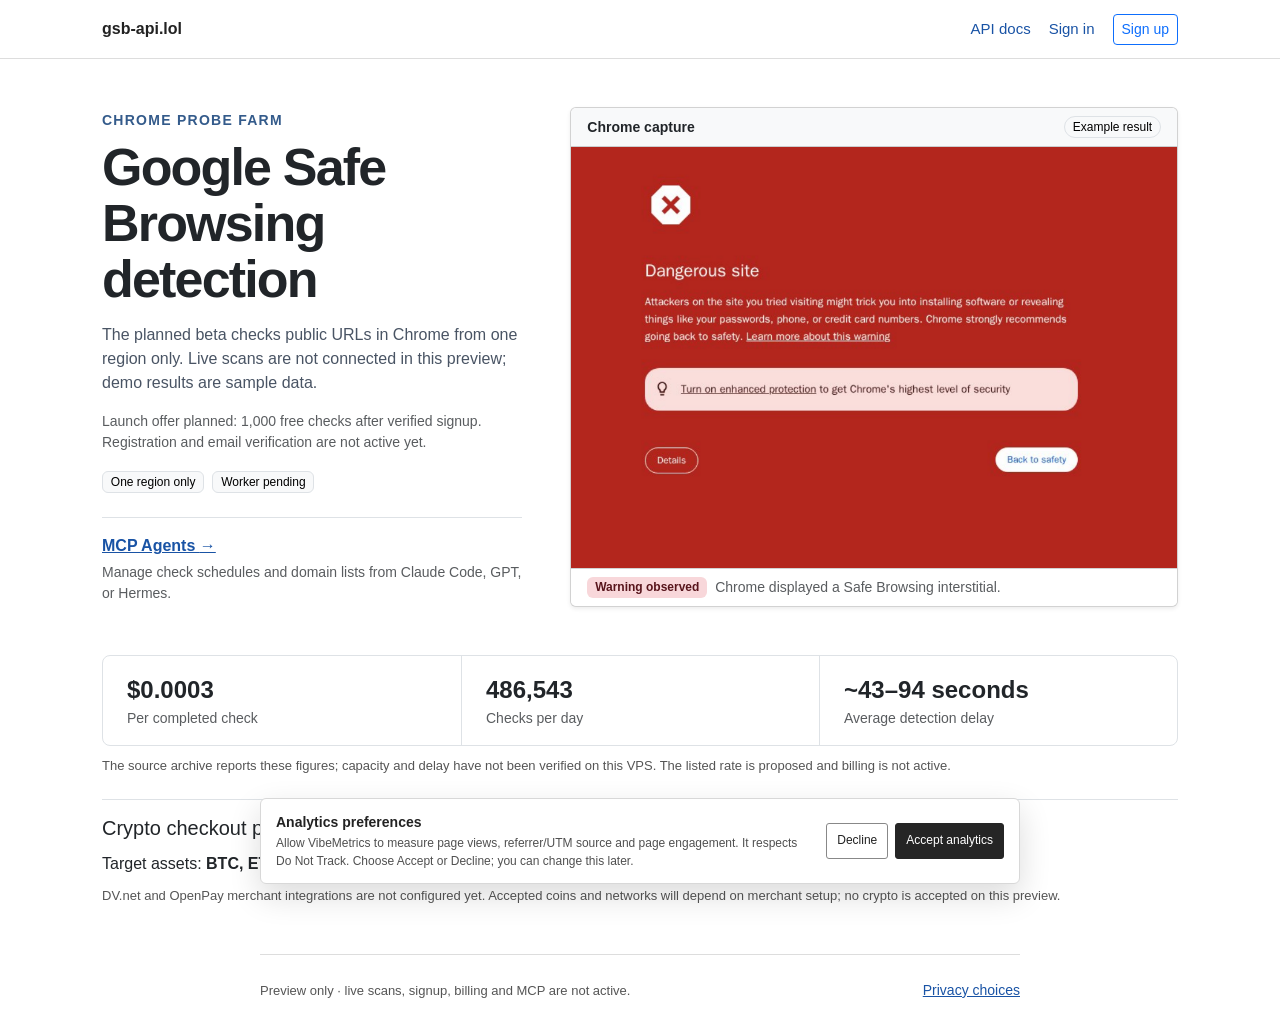
==== index.html @ 1abadab9 "Initial commit: gsb-api.lol site" ====
<!doctype html>
<html lang="en">
<head>
  <meta charset="utf-8">
  <meta name="viewport" content="width=device-width, initial-scale=1">
  <meta name="description" content="Preview of one-region Chrome Safe Browsing checks. Live scanning, verified signup and billing are not active yet.">
  <title>gsb-api.lol · Google Safe Browsing detection</title>
  <link rel="stylesheet" href="/bootstrap.min.css">
  <link rel="stylesheet" href="/style.css?v=archive-base-2">
  <link rel="stylesheet" href="/consent.css">
</head>
<body class="home-page">
  <header class="site-header">
    <div class="container header-row">
      <a class="brand" href="/">gsb-api.lol</a>
      <nav class="align-items-center" aria-label="Main navigation">
        <a href="/account/#api">API docs</a>
        <a href="/account/#sign-in">Sign in</a>
        <a class="btn btn-outline-primary btn-sm" href="/account/#signup">Sign up</a>
      </nav>
    </div>
  </header>

  <main class="container py-4 py-lg-5">
    <div class="row align-items-center g-4 g-lg-5">
      <section class="col-lg-5" aria-labelledby="home-title">
        <p class="farm-label small fw-semibold text-uppercase mb-2">Chrome probe farm</p>
        <h1 id="home-title" class="farm-title mb-3">Google Safe Browsing detection</h1>
        <p class="farm-description mb-3">The planned beta checks public URLs in Chrome from one region only. Live scans are not connected in this preview; demo results are sample data.</p>
        <p class="small text-body-secondary mb-3">Launch offer planned: 1,000 free checks after verified signup. Registration and email verification are not active yet.</p>
        <ul class="list-unstyled d-flex flex-wrap gap-2 mb-0" aria-label="Probe status">
          <li><span class="badge text-bg-light border fw-normal">One region only</span></li>
          <li><span class="badge text-bg-light border fw-normal">Worker pending</span></li>
        </ul>
        <div class="border-top mt-4 pt-3">
          <a class="fw-semibold" href="/account/#mcp-agents">MCP Agents <span aria-hidden="true">→</span></a>
          <p class="small text-body-secondary mt-1 mb-0">Manage check schedules and domain lists from Claude Code, GPT, or Hermes.</p>
        </div>
      </section>

      <div class="col-lg-7">
        <figure class="card capture-card shadow-sm overflow-hidden mb-0">
          <div class="card-header bg-body-tertiary d-flex align-items-center justify-content-between gap-2 py-2 px-3">
            <span class="small fw-semibold">Chrome capture</span>
            <span class="badge rounded-pill text-bg-light border fw-normal">Example result</span>
          </div>
          <img class="capture-image img-fluid w-100" src="/chrome-warning.png" width="1050" height="729" alt="Google Chrome’s red Safe Browsing warning screen with the heading Dangerous site.">
          <figcaption class="card-footer bg-white d-flex align-items-center flex-wrap gap-2 py-2 px-3">
            <span class="badge text-danger-emphasis bg-danger-subtle fw-semibold">Warning observed</span>
            <span class="small text-body-secondary">Chrome displayed a Safe Browsing interstitial.</span>
          </figcaption>
        </figure>
      </div>
    </div>

    <dl class="row row-cols-1 row-cols-sm-3 g-0 rounded-3 border mt-4 mt-lg-5 mb-0 overflow-hidden farm-metrics">
      <div class="col px-3 px-md-4 py-3 d-flex flex-column-reverse">
        <dt class="small fw-normal text-body-secondary">Per completed check</dt>
        <dd class="fs-4 fw-semibold mb-0">$0.0003</dd>
      </div>
      <div class="col px-3 px-md-4 py-3 d-flex flex-column-reverse">
        <dt class="small fw-normal text-body-secondary">Checks per day</dt>
        <dd class="fs-4 fw-semibold mb-0">486,543</dd>
      </div>
      <div class="col px-3 px-md-4 py-3 d-flex flex-column-reverse">
        <dt class="small fw-normal text-body-secondary">Average detection delay</dt>
        <dd class="fs-4 fw-semibold mb-0">~43–94 seconds</dd>
      </div>
    </dl>
    <p class="note">The source archive reports these figures; capacity and delay have not been verified on this VPS. The listed rate is proposed and billing is not active.</p>
    <section class="docs border-top mt-4 pt-3" id="crypto" aria-labelledby="crypto-title">
      <h2 id="crypto-title">Crypto checkout planned</h2>
      <p class="mb-1">Target assets: <strong>BTC, ETH, USDT and USDC</strong>.</p>
      <p class="note">DV.net and OpenPay merchant integrations are not configured yet. Accepted coins and networks will depend on merchant setup; no crypto is accepted on this preview.</p>
    </section>
  </main>
  <footer class="wrap site-footer"><span>Preview only · live scans, signup, billing and MCP are not active.</span><button class="vm-privacy" type="button" data-vm-preferences>Privacy choices</button></footer>
  <aside class="vm-consent" data-vm-consent hidden role="region" aria-labelledby="vm-consent-title" aria-describedby="vm-consent-copy">
    <div class="vm-consent-copy"><strong id="vm-consent-title">Analytics preferences</strong><p id="vm-consent-copy">Allow VibeMetrics to measure page views, referrer/UTM source and page engagement. It respects Do Not Track. Choose Accept or Decline; you can change this later.</p></div>
    <div class="vm-consent-actions"><button type="button" data-vm-decline>Decline</button><button type="button" data-vm-accept>Accept analytics</button></div>
  </aside>
  <script src="/consent.js" defer></script>
<script defer src="https://vibemetrics.click/tracker.js" data-site-id="gsb-api-lol" data-site-key="4x2o7P07lM3F9VxJ54LOstnJhL8wkKD6pwS2kFKtc3I"></script>
</body>
</html>
---- style.css ----
:root {
  font: 16px/1.5 Arial, Helvetica, sans-serif;
  color: #222;
  background: #fff;
}

* { box-sizing: border-box; }
[hidden] { display: none !important; }
body { margin: 0; }
a { color: #1953a5; }
a:hover { text-decoration: underline; }
:focus-visible { outline: 2px solid #1953a5; outline-offset: 3px; }

.wrap { width: min(760px, calc(100% - 40px)); margin-inline: auto; }
.site-header { border-bottom: 1px solid #ddd; }
.header-row { min-height: 58px; display: flex; align-items: center; justify-content: space-between; gap: 16px; }
.brand { color: #222; font-weight: 700; text-decoration: none; }
nav { display: flex; gap: 18px; font-size: .9375rem; }
nav a { text-decoration: none; }
nav [aria-current="page"] { color: #222; font-weight: 700; }

.account { padding-block: 32px 44px; }
h1 { margin: 0 0 20px; font-size: 2rem; line-height: 1.18; }
h2 { margin: 0 0 12px; font-size: 1.25rem; }

.metrics { display: grid; grid-template-columns: 1fr 1fr 1.15fr; gap: 20px; margin: 22px 0 0; }
.metrics div { display: flex; flex-direction: column-reverse; }
.metrics dt { font-size: .875rem; color: #505050; }
.metrics dd { margin: 0; font-size: 1.5rem; font-weight: 700; }
.note { margin: 10px 0 0; color: #555; font-size: .8125rem; }

.account p { margin-top: 0; }
.account-row { display: flex; justify-content: space-between; align-items: center; gap: 12px; }
.account-row p { margin: 0; }
.account-metrics { border-block: 1px solid #ddd; padding-block: 16px; margin: 16px 0 22px; }
.field-row { display: flex; gap: 8px; max-width: 540px; }
label { display: block; margin: 0 0 6px; font-size: .9375rem; }
input, select, button { font: inherit; border: 1px solid #aaa; border-radius: 3px; min-height: 39px; }
input, select { padding: 7px 9px; color: inherit; background: #fff; }
input { width: 100%; min-width: 0; }
button { padding: 7px 13px; cursor: pointer; color: #fff; background: #252525; border-color: #252525; white-space: nowrap; }
button:hover { background: #444; }
button:disabled { opacity: .6; cursor: wait; }
button.secondary { background: #fff; color: #222; border-color: #aaa; }
button.secondary:hover { background: #f4f4f4; }
#demo-options { margin-top: 12px; }
#check-status { margin: 14px 0 0; font-weight: 700; }
details { margin-top: 10px; }
summary { cursor: pointer; color: #1953a5; }
.docs { margin-top: 34px; padding-top: 20px; border-top: 1px solid #ddd; }
.docs ul { padding-left: 22px; }
pre { margin: 12px 0; padding: 12px; background: #f5f5f5; overflow: auto; font-size: .875rem; }

@media (max-width: 560px) {
  .wrap { width: calc(100% - 32px); }
  .account { padding-top: 24px; }
  h1 { font-size: 1.625rem; margin-bottom: 16px; }
  .metrics { gap: 10px; }
  .metrics dd { font-size: 1.125rem; }
  .metrics dt { font-size: .8125rem; }
}

textarea { width: 100%; max-width: 540px; display: block; padding: 8px 9px; border: 1px solid #aaa; border-radius: 3px; font: inherit; resize: vertical; }
.actions { display: flex; flex-wrap: wrap; gap: 8px; margin-top: 10px; }
.check-label { display: flex; align-items: center; gap: 8px; margin-bottom: 10px; }
.check-label input { width: auto; min-height: auto; margin: 0; }
.interval-input { max-width: 110px; }
.setting-input { display: block; max-width: 540px; margin-bottom: 12px; }

.home-page { font-family: Arial, Helvetica, sans-serif; }
.home-page .container { max-width: 1100px; }
.farm-label { color: #345b8b; letter-spacing: .09em; }
.farm-title { font-size: clamp(2rem, 5.1vw, 3.25rem); line-height: 1.08; letter-spacing: -.035em; font-weight: 700; }
.farm-description { max-width: 34rem; color: #495464; }
.capture-image { display: block; }
.farm-metrics > div + div { border-top: 1px solid var(--bs-border-color); }

@media (min-width: 576px) {
  .farm-metrics > div + div { border-top: 0; border-left: 1px solid var(--bs-border-color); }
}
---- consent.css ----
.vm-consent{position:fixed;z-index:1000;left:50%;bottom:16px;transform:translateX(-50%);width:min(760px,calc(100% - 28px));display:flex;align-items:center;justify-content:space-between;gap:18px;padding:13px 15px;background:#fff;border:1px solid #d8d8d8;border-radius:6px;box-shadow:0 12px 32px rgba(0,0,0,.14);font:14px/1.45 Arial,Helvetica,sans-serif;color:#222}.vm-consent-copy{min-width:0}.vm-consent-copy strong{font-size:14px}.vm-consent-copy p{margin:3px 0 0;color:#505050;font-size:12px}.vm-consent-actions{display:flex;gap:7px;flex:none}.vm-consent-actions button{min-height:36px;padding:6px 10px;font:inherit;font-size:12px;border:1px solid #888;border-radius:3px;background:#fff;color:#222;cursor:pointer}.vm-consent-actions button[data-vm-accept]{background:#252525;border-color:#252525;color:#fff}.vm-consent-actions button:hover{filter:brightness(.93)}.vm-privacy{font:inherit;font-size:.875rem;border:0;background:transparent;color:#1953a5;text-decoration:underline;cursor:pointer;padding:0}.site-footer{padding-block:16px 24px;border-top:1px solid #ddd;display:flex;justify-content:space-between;gap:16px;align-items:center;color:#555;font-size:.8125rem}.signup-note{margin-top:24px;padding:16px;border:1px solid #ddd;border-radius:4px;background:#fafafa}.signup-note p{margin-bottom:10px}.signup-note button{font:inherit;padding:7px 12px;border:1px solid #252525;border-radius:3px;background:#252525;color:#fff;cursor:pointer}
@media(max-width:600px){.vm-consent{bottom:8px;align-items:stretch;flex-direction:column;gap:10px;padding:12px}.vm-consent-actions{display:grid;grid-template-columns:1fr 1fr}.site-footer{align-items:flex-start;flex-direction:column;gap:8px}}
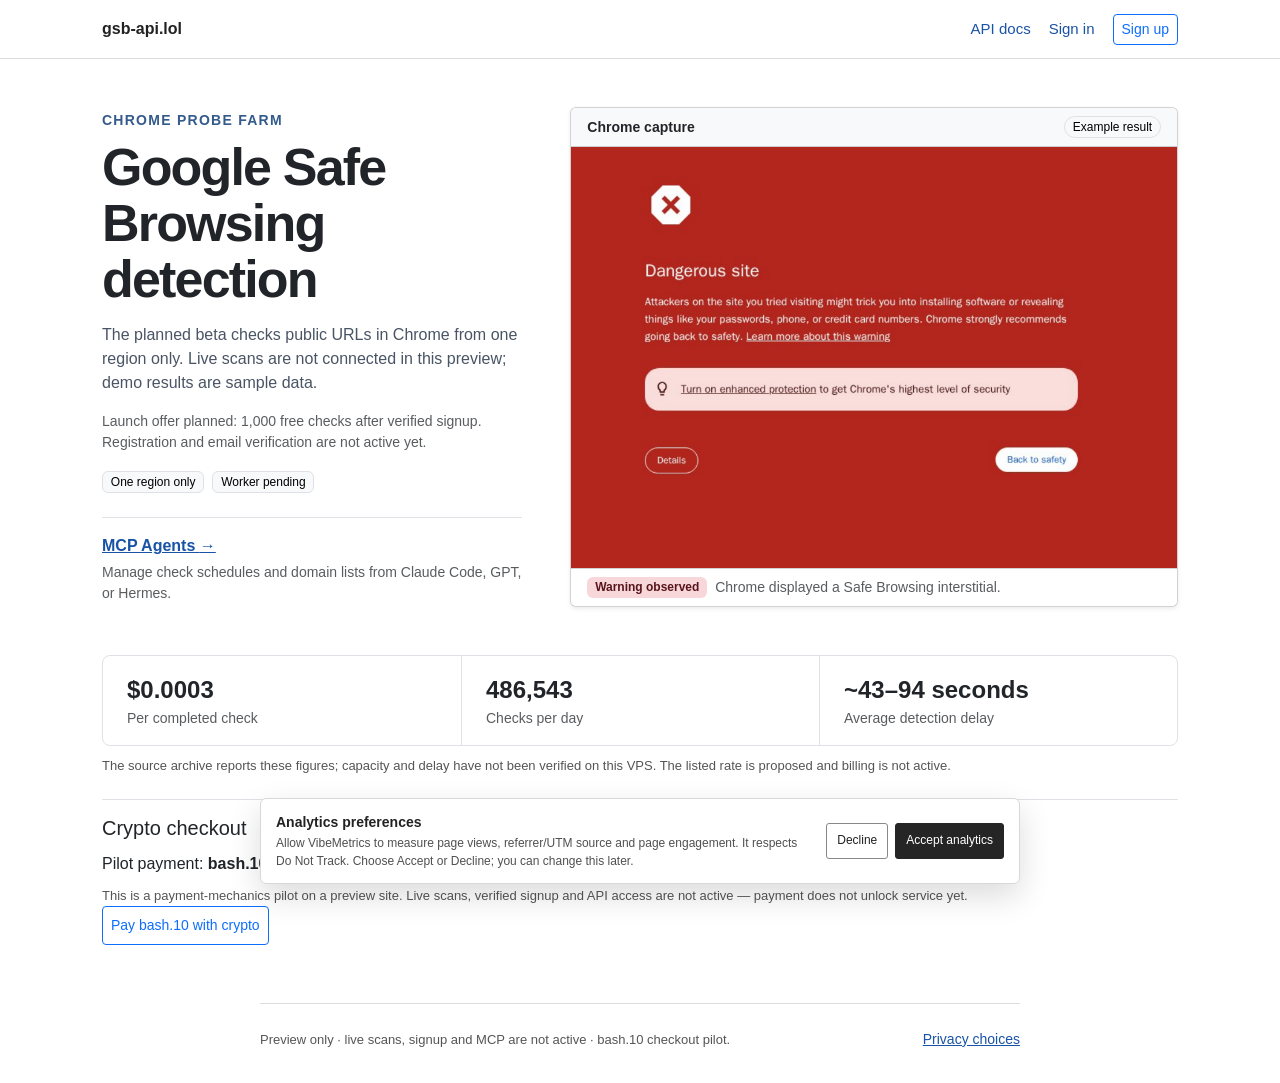
==== commit 14b67223: "Add OpenPay crypto checkout pilot" ====
--- a/index.html
+++ b/index.html
@@ -3,7 +3,7 @@
 <head>
   <meta charset="utf-8">
   <meta name="viewport" content="width=device-width, initial-scale=1">
-  <meta name="description" content="Preview of one-region Chrome Safe Browsing checks. Live scanning, verified signup and billing are not active yet.">
+  <meta name="description" content="Preview of one-region Chrome Safe Browsing checks. Live scanning and verified signup are not active; crypto checkout is a bash.10 pilot.">
   <title>gsb-api.lol · Google Safe Browsing detection</title>
   <link rel="stylesheet" href="/bootstrap.min.css">
   <link rel="stylesheet" href="/style.css?v=archive-base-2">
@@ -69,12 +69,14 @@
     </dl>
     <p class="note">The source archive reports these figures; capacity and delay have not been verified on this VPS. The listed rate is proposed and billing is not active.</p>
     <section class="docs border-top mt-4 pt-3" id="crypto" aria-labelledby="crypto-title">
-      <h2 id="crypto-title">Crypto checkout planned</h2>
-      <p class="mb-1">Target assets: <strong>BTC, ETH, USDT and USDC</strong>.</p>
-      <p class="note">DV.net and OpenPay merchant integrations are not configured yet. Accepted coins and networks will depend on merchant setup; no crypto is accepted on this preview.</p>
+      <h2 id="crypto-title">Crypto checkout</h2>
+      <p class="mb-1">Pilot payment: <strong>bash.10</strong> via OpenPay / DV.net. Available coins and networks are shown on the payment page.</p>
+      <p class="note">This is a payment-mechanics pilot on a preview site. Live scans, verified signup and API access are not active — payment does not unlock service yet.</p>
+      <button class="btn btn-outline-primary btn-sm" type="button" id="checkout-btn">Pay bash.10 with crypto</button>
+      <p class="note" id="checkout-status" role="status" aria-live="polite"></p>
     </section>
   </main>
-  <footer class="wrap site-footer"><span>Preview only · live scans, signup, billing and MCP are not active.</span><button class="vm-privacy" type="button" data-vm-preferences>Privacy choices</button></footer>
+  <footer class="wrap site-footer"><span>Preview only · live scans, signup and MCP are not active · bash.10 checkout pilot.</span><button class="vm-privacy" type="button" data-vm-preferences>Privacy choices</button></footer>
   <aside class="vm-consent" data-vm-consent hidden role="region" aria-labelledby="vm-consent-title" aria-describedby="vm-consent-copy">
     <div class="vm-consent-copy"><strong id="vm-consent-title">Analytics preferences</strong><p id="vm-consent-copy">Allow VibeMetrics to measure page views, referrer/UTM source and page engagement. It respects Do Not Track. Choose Accept or Decline; you can change this later.</p></div>
     <div class="vm-consent-actions"><button type="button" data-vm-decline>Decline</button><button type="button" data-vm-accept>Accept analytics</button></div>
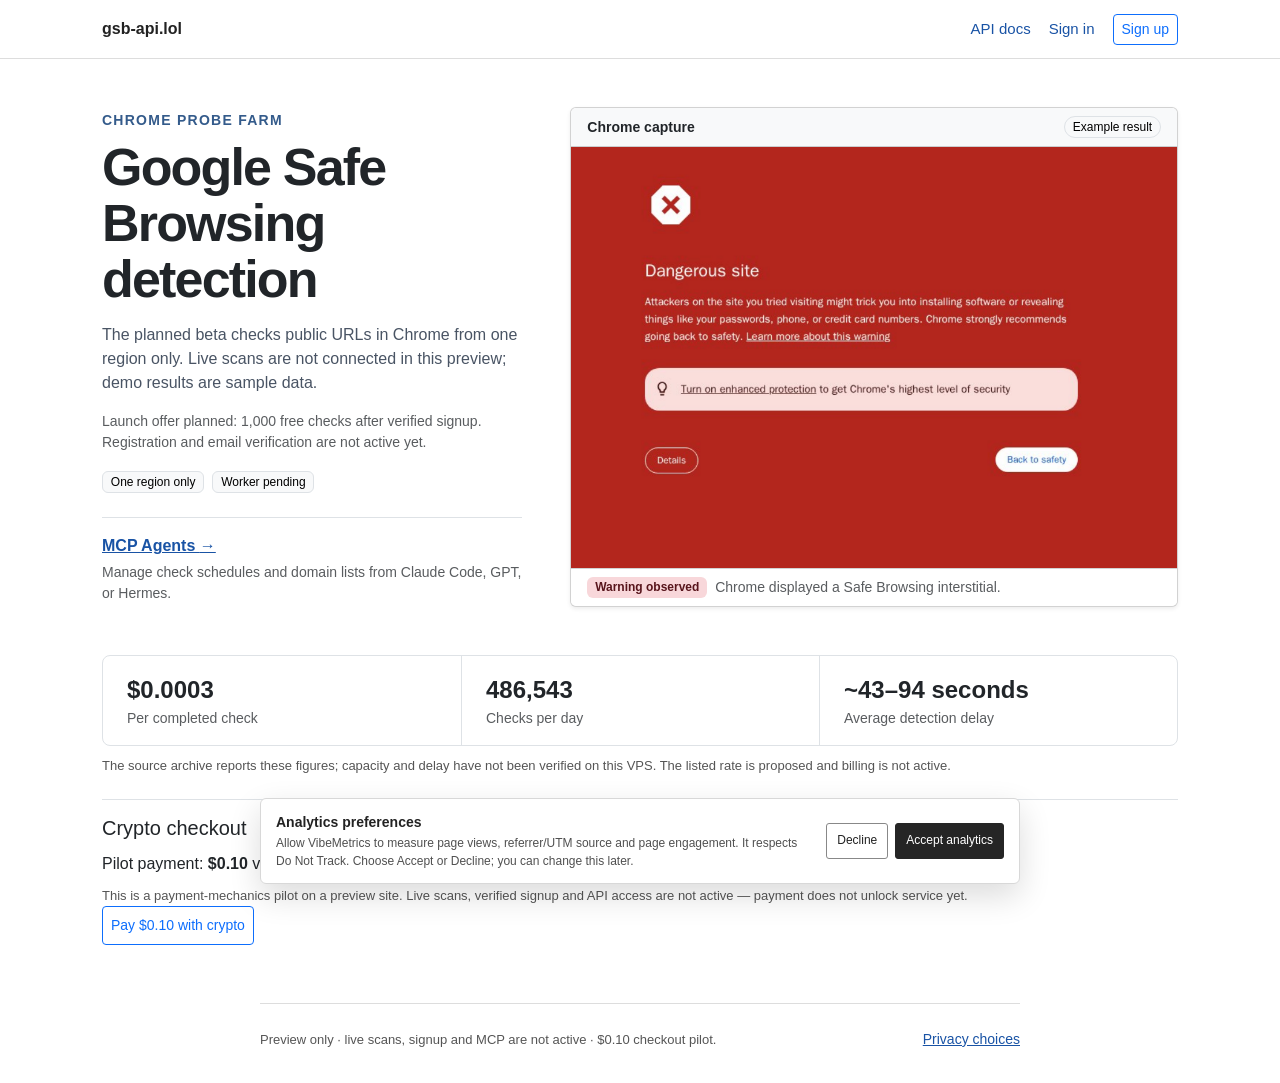
==== commit ba237715: "Fix dollar sign in checkout copy" ====
--- a/index.html
+++ b/index.html
@@ -3,7 +3,7 @@
 <head>
   <meta charset="utf-8">
   <meta name="viewport" content="width=device-width, initial-scale=1">
-  <meta name="description" content="Preview of one-region Chrome Safe Browsing checks. Live scanning and verified signup are not active; crypto checkout is a bash.10 pilot.">
+  <meta name="description" content="Preview of one-region Chrome Safe Browsing checks. Live scanning and verified signup are not active; crypto checkout is a $0.10 pilot.">
   <title>gsb-api.lol · Google Safe Browsing detection</title>
   <link rel="stylesheet" href="/bootstrap.min.css">
   <link rel="stylesheet" href="/style.css?v=archive-base-2">
@@ -70,13 +70,13 @@
     <p class="note">The source archive reports these figures; capacity and delay have not been verified on this VPS. The listed rate is proposed and billing is not active.</p>
     <section class="docs border-top mt-4 pt-3" id="crypto" aria-labelledby="crypto-title">
       <h2 id="crypto-title">Crypto checkout</h2>
-      <p class="mb-1">Pilot payment: <strong>bash.10</strong> via OpenPay / DV.net. Available coins and networks are shown on the payment page.</p>
+      <p class="mb-1">Pilot payment: <strong>$0.10</strong> via OpenPay / DV.net. Available coins and networks are shown on the payment page.</p>
       <p class="note">This is a payment-mechanics pilot on a preview site. Live scans, verified signup and API access are not active — payment does not unlock service yet.</p>
-      <button class="btn btn-outline-primary btn-sm" type="button" id="checkout-btn">Pay bash.10 with crypto</button>
+      <button class="btn btn-outline-primary btn-sm" type="button" id="checkout-btn">Pay $0.10 with crypto</button>
       <p class="note" id="checkout-status" role="status" aria-live="polite"></p>
     </section>
   </main>
-  <footer class="wrap site-footer"><span>Preview only · live scans, signup and MCP are not active · bash.10 checkout pilot.</span><button class="vm-privacy" type="button" data-vm-preferences>Privacy choices</button></footer>
+  <footer class="wrap site-footer"><span>Preview only · live scans, signup and MCP are not active · $0.10 checkout pilot.</span><button class="vm-privacy" type="button" data-vm-preferences>Privacy choices</button></footer>
   <aside class="vm-consent" data-vm-consent hidden role="region" aria-labelledby="vm-consent-title" aria-describedby="vm-consent-copy">
     <div class="vm-consent-copy"><strong id="vm-consent-title">Analytics preferences</strong><p id="vm-consent-copy">Allow VibeMetrics to measure page views, referrer/UTM source and page engagement. It respects Do Not Track. Choose Accept or Decline; you can change this later.</p></div>
     <div class="vm-consent-actions"><button type="button" data-vm-decline>Decline</button><button type="button" data-vm-accept>Accept analytics</button></div>
